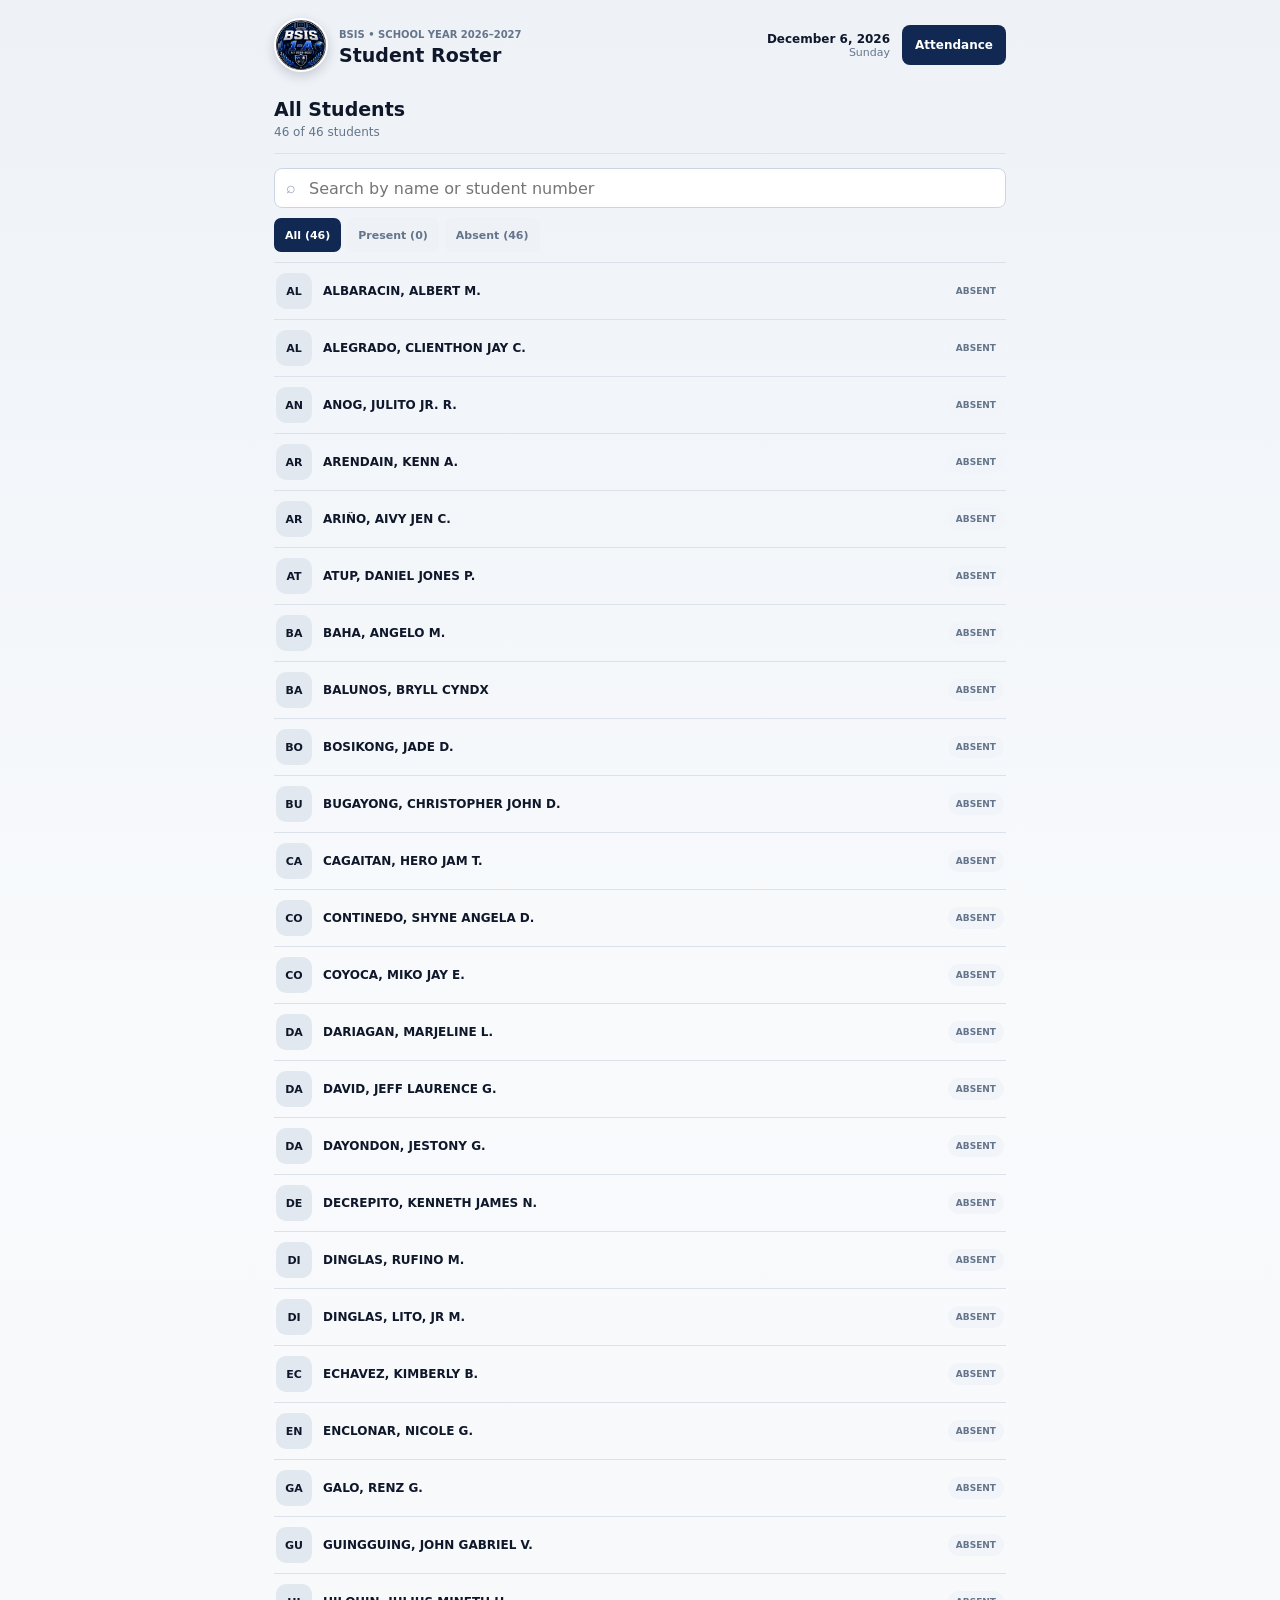
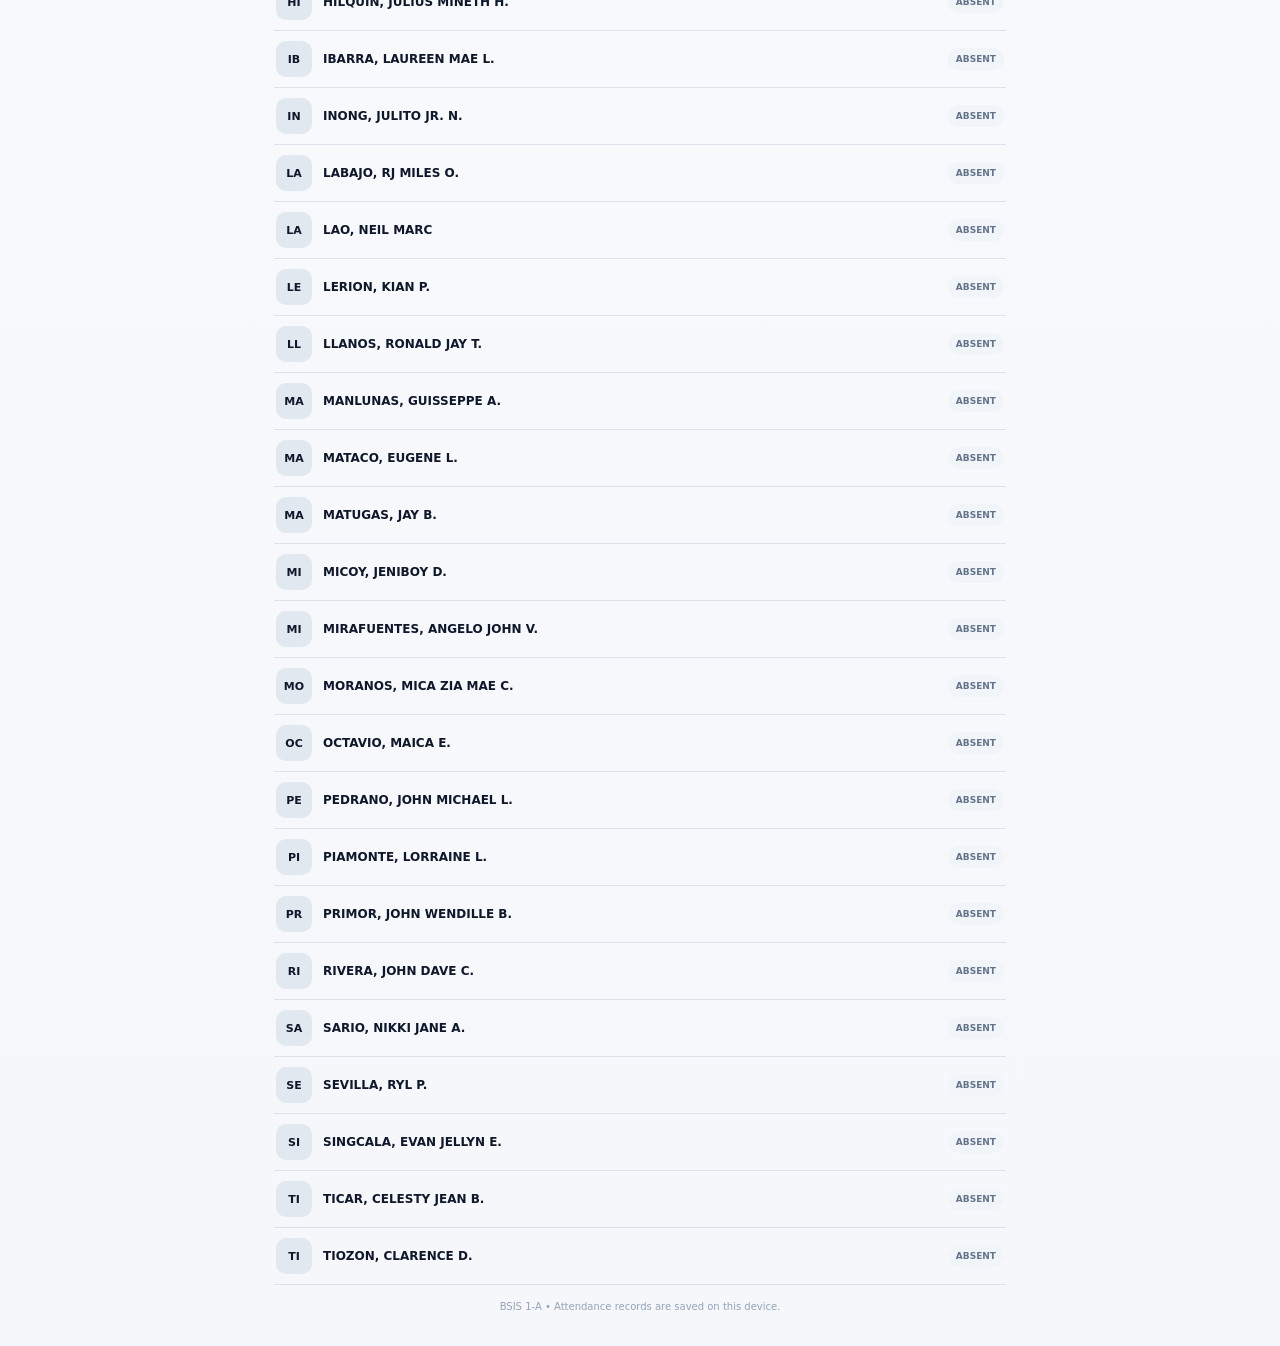
==== roster.html @ 702a0f6e "Add files via upload" ====
<!doctype html>
<html lang="en">
<head>
<meta charset="utf-8">
<meta name="viewport" content="width=device-width,initial-scale=1,viewport-fit=cover">
<meta name="theme-color" content="#0f172a">
<link rel="manifest" href="./manifest.webmanifest">
<link rel="apple-touch-icon" href="./ChatGPT%20Image%20Aug%209,%202026,%2004_55_02%20PM.png">
<title>BSIS 1-A • Student Roster</title>
<style>
@import url("./motion.css");
:root{--bg:#f5f7fb;--card:#fff;--ink:#0f172a;--muted:#64748b;--line:#dbe2ec;--navy:#102852;--soft:#eef2f7;--success:#15803d;--success-bg:#dcfce7;--absent:#64748b;--absent-bg:#f1f5f9}
*{box-sizing:border-box}body{margin:0;background:linear-gradient(180deg,#eef2f7 0,#f8fafc 34%,var(--bg) 100%);color:var(--ink);font-family:Inter,ui-sans-serif,system-ui,-apple-system,BlinkMacSystemFont,"Segoe UI",sans-serif;min-height:100vh}button,input{font:inherit}button,a{-webkit-tap-highlight-color:transparent}.app{max-width:760px;margin:0 auto;padding:18px 14px calc(34px + env(safe-area-inset-bottom))}.topbar{display:flex;align-items:center;justify-content:space-between;gap:14px;margin-bottom:18px}.brand{display:flex;align-items:center;gap:11px;color:inherit;text-decoration:none;min-width:0}.brand-mark{width:54px;height:54px;flex:none;border:2px solid #fff;border-radius:50%;background:#07152f url('./ChatGPT%20Image%20Aug%209,%202026,%2004_55_02%20PM.png') center/cover no-repeat;box-shadow:0 4px 12px rgba(15,23,42,.18)}.eyebrow{font-size:10px;font-weight:800;color:var(--muted);text-transform:uppercase}.brand h1{font-size:19px;line-height:1.15;margin:3px 0 0}.top-actions{display:flex;align-items:center;gap:12px}.datebox{text-align:right;font-size:11px;color:var(--muted)}.datebox b{display:block;color:var(--ink);font-size:12px}.nav-link,.btn{display:inline-flex;align-items:center;justify-content:center;min-height:40px;padding:9px 13px;border:0;border-radius:8px;background:var(--navy);color:#fff;text-decoration:none;font-size:12px;font-weight:800}.nav-link:hover,.btn:hover{background:#17386d}.page-head{display:flex;align-items:flex-end;justify-content:space-between;gap:12px;padding:8px 0 14px;border-bottom:1px solid var(--line)}.page-head h2{font-size:19px;margin:0}.page-head p{margin:5px 0 0;color:var(--muted);font-size:12px}.tools{display:flex;gap:9px;align-items:center;margin:14px 0 10px}.search{position:relative;flex:1}.search span{position:absolute;left:12px;top:10px;color:#94a3b8}.search input{width:100%;height:40px;border:1px solid #cbd5e1;border-radius:8px;padding:9px 12px 9px 34px;background:#fff;color:var(--ink);outline:none}.search input:focus{border-color:#2563eb;box-shadow:0 0 0 3px rgba(37,99,235,.13)}.filters{display:flex;gap:6px;margin:0 0 10px}.filter{min-height:34px;padding:7px 11px;border:0;border-radius:7px;background:var(--soft);color:var(--muted);font-size:11px;font-weight:800;cursor:pointer}.filter.active{background:var(--navy);color:#fff}.list{border-top:1px solid var(--line)}.student{display:flex;align-items:center;gap:11px;padding:10px 2px;border-bottom:1px solid var(--line)}.avatar{width:36px;height:36px;flex:none;display:grid;place-items:center;border-radius:10px;background:#e2e8f0;font-size:11px;font-weight:900}.student-main{flex:1;min-width:0}.student-name{display:block;max-width:100%;padding:0;border:0;background:transparent;color:var(--ink);font-size:12px;font-weight:800;text-align:left;white-space:nowrap;overflow:hidden;text-overflow:ellipsis;cursor:pointer}.student-name:hover{text-decoration:underline}.student-name:focus-visible,.filter:focus-visible,.btn:focus-visible,.nav-link:focus-visible,.close:focus-visible{outline:3px solid rgba(37,99,235,.3);outline-offset:2px}.student-time{margin-top:2px;color:var(--muted);font-size:10px}.student-time:empty{display:none}.status-pill{flex:none;padding:6px 8px;border-radius:999px;font-size:9px;font-weight:900}.status-present{background:var(--success-bg);color:var(--success)}.status-absent{background:var(--absent-bg);color:var(--absent)}.empty{padding:24px 8px;text-align:center;color:var(--muted);font-size:12px}.footer{margin-top:16px;color:#94a3b8;text-align:center;font-size:10px}.student-dialog{width:min(420px,calc(100vw - 32px));padding:0;border:1px solid var(--line);border-radius:12px;background:#fff;color:var(--ink);box-shadow:0 20px 60px rgba(15,23,42,.24)}.student-dialog::backdrop{background:rgba(3,13,29,.58)}.dialog-inner{padding:20px}.dialog-head{display:flex;justify-content:space-between;align-items:flex-start;gap:14px}.dialog-head h3{margin:4px 0 0;font-size:18px}.close{width:36px;height:36px;border:0;border-radius:8px;background:var(--soft);color:var(--ink);font-size:22px;cursor:pointer}.meta{display:grid;gap:12px;margin:18px 0 0}.meta div{border-top:1px solid var(--line);padding-top:10px}.meta dt{color:var(--muted);font-size:10px;font-weight:800;text-transform:uppercase}.meta dd{margin:4px 0 0;font-size:14px;font-weight:700}.meta .present{color:var(--success)}.meta .absent{color:var(--muted)}
@media(max-width:520px){.app{padding:12px 12px calc(26px + env(safe-area-inset-bottom))}.topbar{margin-bottom:12px}.brand-mark{width:46px;height:46px}.brand h1{font-size:17px}.datebox{display:none}.top-actions{gap:0}.page-head{align-items:flex-start;flex-direction:column}.tools{flex-direction:column;align-items:stretch}.tools .nav-link{width:100%}.student{gap:9px}.status-pill{font-size:8px;padding:6px 7px}}
</style>
</head>
<body>
<main class="app">
<header class="topbar"><a class="brand" href="./index.html"><span class="brand-mark" aria-hidden="true"></span><span><span class="eyebrow">BSIS • School Year 2026–2027</span><h1>Student Roster</h1></span></a><div class="top-actions"><div class="datebox"><b id="todayLabel">—</b><span id="dayLabel">—</span></div><a class="nav-link" href="./index.html">Attendance</a></div></header>
<section class="page-head"><div><h2>All Students</h2><p><span id="visibleCount">46</span> of <span id="totalCount">46</span> students</p></div></section>
<div class="tools"><label class="search"><span aria-hidden="true">⌕</span><input id="search" type="search" placeholder="Search by name or student number" autocomplete="off"></label></div>
<div class="filters" role="group" aria-label="Filter students"><button type="button" class="filter active" data-filter="all">All</button><button type="button" class="filter" data-filter="present">Present</button><button type="button" class="filter" data-filter="absent">Absent</button></div>
<div id="rosterList" class="list" aria-live="polite"></div>
<div class="footer">BSIS 1-A • Attendance records are saved on this device.</div>
</main>
<dialog id="studentDialog" class="student-dialog" aria-labelledby="studentDetailName"><div class="dialog-inner"><div class="dialog-head"><div><div class="eyebrow">Student details</div><h3 id="studentDetailName">—</h3></div><button type="button" class="close" aria-label="Close student details">×</button></div><dl class="meta"><div><dt>Student No.</dt><dd id="studentDetailNo">—</dd></div><div><dt>Attendance</dt><dd id="studentDetailStatus">—</dd></div><div id="studentDetailTimeRow"><dt>Check-in time</dt><dd id="studentDetailTime">—</dd></div></dl></div></dialog>
<script src="./roster-data.js"></script>
<script>
const ROSTER=window.BSIS_ROSTER;
const STORAGE_PREFIX="bsis1a_attendance_";
let todayKey="",attendance={},filterMode="all";
function localDateKey(date=new Date()){const year=date.getFullYear(),month=String(date.getMonth()+1).padStart(2,"0"),day=String(date.getDate()).padStart(2,"0");return `${year}-${month}-${day}`}
function escapeHTML(value){return String(value).replace(/[&<>"']/g,char=>({"&":"&amp;","<":"&lt;",">":"&gt;",'"':"&quot;","'":"&#39;"}[char]))}
function initials(name){return name.split(",")[0].trim().slice(0,2).toUpperCase()}
function loadAttendance(){todayKey=localDateKey();try{attendance=JSON.parse(localStorage.getItem(STORAGE_PREFIX+todayKey)||"{}")}catch(error){attendance={}}renderRoster()}
function renderRoster(){const query=document.getElementById("search").value.trim().toLowerCase();const presentCount=ROSTER.filter(student=>!!attendance[student.student_no]).length;const counts={all:ROSTER.length,present:presentCount,absent:ROSTER.length-presentCount};document.querySelectorAll(".filter").forEach(button=>{const mode=button.dataset.filter;button.textContent=`${mode[0].toUpperCase()+mode.slice(1)} (${counts[mode]})`;button.classList.toggle("active",filterMode===mode)});const rows=ROSTER.filter(student=>{const isPresent=!!attendance[student.student_no];const matchesQuery=student.full_name.toLowerCase().includes(query)||student.student_no.includes(query);return matchesQuery&&(filterMode==="all"||(filterMode==="present"&&isPresent)||(filterMode==="absent"&&!isPresent))});document.getElementById("visibleCount").textContent=rows.length;document.getElementById("totalCount").textContent=ROSTER.length;const list=document.getElementById("rosterList");if(!rows.length){list.innerHTML='<div class="empty">No students match this view.</div>';return}list.innerHTML=rows.map(student=>{const record=attendance[student.student_no];return `<div class="student"><div class="avatar">${escapeHTML(initials(student.full_name))}</div><div class="student-main"><button type="button" class="student-name" data-student-no="${escapeHTML(student.student_no)}">${escapeHTML(student.full_name)}</button><div class="student-time">${record?"Checked in "+escapeHTML(record.time):""}</div></div><span class="status-pill ${record?"status-present":"status-absent"}">${record?"PRESENT":"ABSENT"}</span></div>`}).join("")}
function showStudentDetails(studentNo){const student=ROSTER.find(entry=>entry.student_no===studentNo);if(!student)return;const record=attendance[studentNo];document.getElementById("studentDetailName").textContent=student.full_name;document.getElementById("studentDetailNo").textContent=student.student_no||"Not assigned";const status=document.getElementById("studentDetailStatus");status.textContent=record?"Present":"Absent";status.className=record?"present":"absent";document.getElementById("studentDetailTime").textContent=record?.time||"—";document.getElementById("studentDetailTimeRow").hidden=!record;document.getElementById("studentDialog").showModal()}
document.getElementById("search").addEventListener("input",renderRoster);
document.querySelector(".filters").addEventListener("click",event=>{const button=event.target.closest("[data-filter]");if(button){filterMode=button.dataset.filter;renderRoster()}});
document.getElementById("rosterList").addEventListener("click",event=>{const button=event.target.closest(".student-name");if(button)showStudentDetails(button.dataset.studentNo)});
document.getElementById("studentDialog").addEventListener("click",event=>{if(event.target===event.currentTarget)event.currentTarget.close()});
document.getElementById("studentDialog").addEventListener("keydown",event=>{if(event.key==="Escape"){event.preventDefault();event.currentTarget.close()}});
document.querySelector(".close").addEventListener("click",()=>document.getElementById("studentDialog").close());
function refreshDate(){const now=new Date(),key=localDateKey(now);if(key!==todayKey)loadAttendance();document.getElementById("todayLabel").textContent=new Intl.DateTimeFormat(undefined,{month:"long",day:"numeric",year:"numeric"}).format(now);document.getElementById("dayLabel").textContent=new Intl.DateTimeFormat(undefined,{weekday:"long"}).format(now)}
window.addEventListener("storage",event=>{if(event.key===STORAGE_PREFIX+todayKey)loadAttendance()});window.addEventListener("focus",refreshDate);document.addEventListener("visibilitychange",refreshDate);setInterval(refreshDate,30000);
loadAttendance();refreshDate();
if("serviceWorker" in navigator)window.addEventListener("load",()=>navigator.serviceWorker.register("./sw.js").catch(()=>{}));
</script>
</body>
</html>
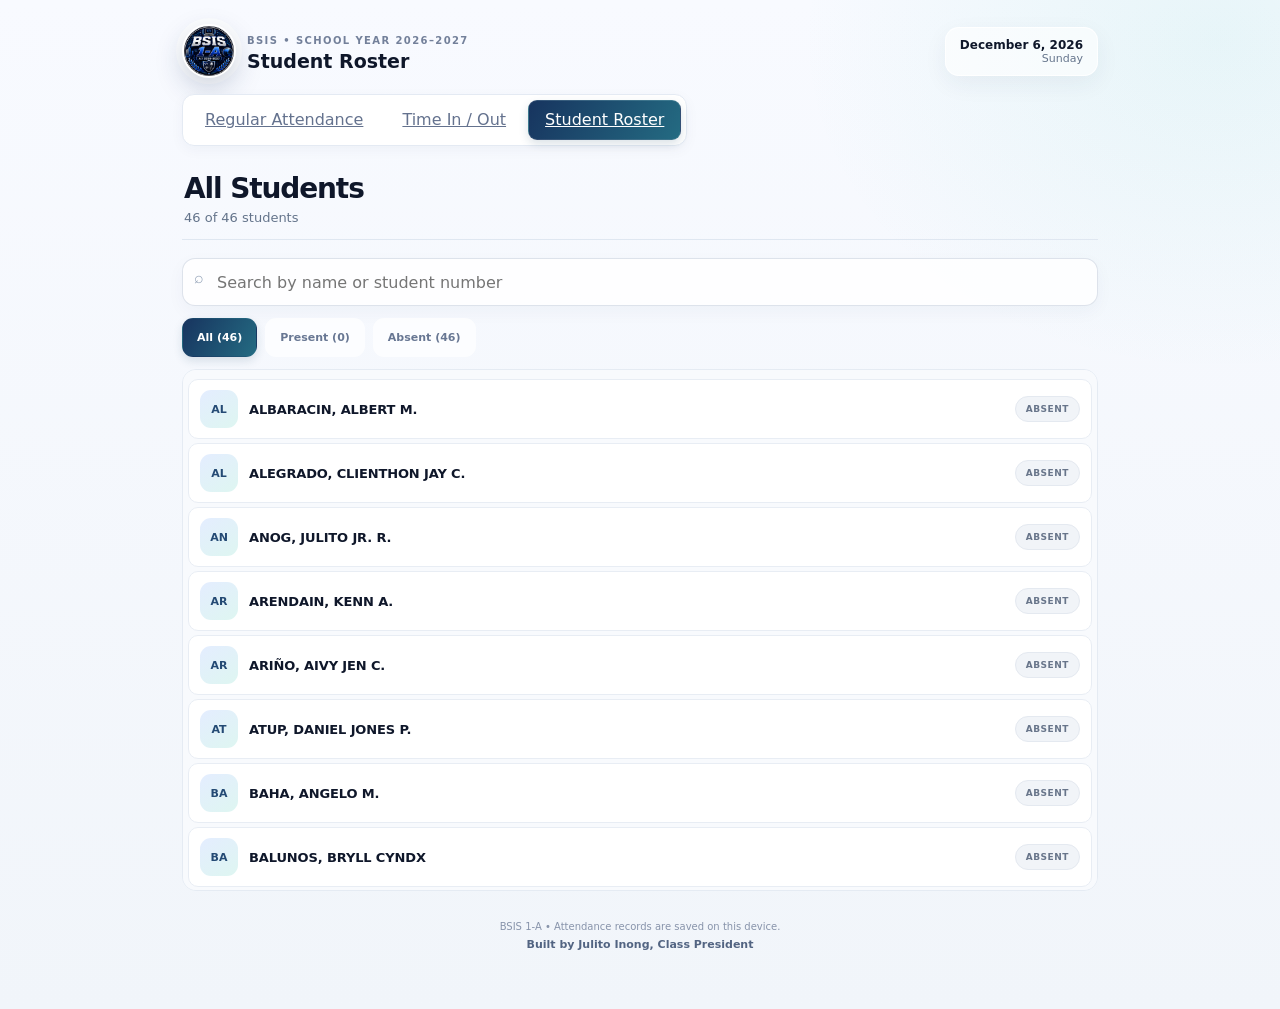
==== commit 5dd4023d: "Add files via upload" ====
--- a/roster.html
+++ b/roster.html
@@ -16,12 +16,13 @@
 </head>
 <body>
 <main class="app">
-<header class="topbar"><a class="brand" href="./index.html"><span class="brand-mark" aria-hidden="true"></span><span><span class="eyebrow">BSIS • School Year 2026–2027</span><h1>Student Roster</h1></span></a><div class="top-actions"><div class="datebox"><b id="todayLabel">—</b><span id="dayLabel">—</span></div><a class="nav-link" href="./index.html">Attendance</a></div></header>
+<header class="topbar"><a class="brand" href="./index.html"><span class="brand-mark" aria-hidden="true"></span><span><span class="eyebrow">BSIS • School Year 2026–2027</span><h1>Student Roster</h1></span></a><div class="top-actions"><div class="datebox"><b id="todayLabel">—</b><span id="dayLabel">—</span></div></div></header>
+<nav class="page-tabs" aria-label="Attendance pages"><a class="page-tab" href="./index.html">Regular Attendance</a><a class="page-tab" href="./session-attendance.html">Time In / Out</a><a class="page-tab active" href="./roster.html" aria-current="page">Student Roster</a></nav>
 <section class="page-head"><div><h2>All Students</h2><p><span id="visibleCount">46</span> of <span id="totalCount">46</span> students</p></div></section>
 <div class="tools"><label class="search"><span aria-hidden="true">⌕</span><input id="search" type="search" placeholder="Search by name or student number" autocomplete="off"></label></div>
 <div class="filters" role="group" aria-label="Filter students"><button type="button" class="filter active" data-filter="all">All</button><button type="button" class="filter" data-filter="present">Present</button><button type="button" class="filter" data-filter="absent">Absent</button></div>
 <div id="rosterList" class="list" aria-live="polite"></div>
-<div class="footer">BSIS 1-A • Attendance records are saved on this device.</div>
+<div class="footer">BSIS 1-A • Attendance records are saved on this device.<span class="footer-credit">Built by Julito Inong, Class President</span></div>
 </main>
 <dialog id="studentDialog" class="student-dialog" aria-labelledby="studentDetailName"><div class="dialog-inner"><div class="dialog-head"><div><div class="eyebrow">Student details</div><h3 id="studentDetailName">—</h3></div><button type="button" class="close" aria-label="Close student details">×</button></div><dl class="meta"><div><dt>Student No.</dt><dd id="studentDetailNo">—</dd></div><div><dt>Attendance</dt><dd id="studentDetailStatus">—</dd></div><div id="studentDetailTimeRow"><dt>Check-in time</dt><dd id="studentDetailTime">—</dd></div></dl></div></dialog>
 <script src="./roster-data.js"></script>
@@ -33,7 +34,7 @@
 function escapeHTML(value){return String(value).replace(/[&<>"']/g,char=>({"&":"&amp;","<":"&lt;",">":"&gt;",'"':"&quot;","'":"&#39;"}[char]))}
 function initials(name){return name.split(",")[0].trim().slice(0,2).toUpperCase()}
 function loadAttendance(){todayKey=localDateKey();try{attendance=JSON.parse(localStorage.getItem(STORAGE_PREFIX+todayKey)||"{}")}catch(error){attendance={}}renderRoster()}
-function renderRoster(){const query=document.getElementById("search").value.trim().toLowerCase();const presentCount=ROSTER.filter(student=>!!attendance[student.student_no]).length;const counts={all:ROSTER.length,present:presentCount,absent:ROSTER.length-presentCount};document.querySelectorAll(".filter").forEach(button=>{const mode=button.dataset.filter;button.textContent=`${mode[0].toUpperCase()+mode.slice(1)} (${counts[mode]})`;button.classList.toggle("active",filterMode===mode)});const rows=ROSTER.filter(student=>{const isPresent=!!attendance[student.student_no];const matchesQuery=student.full_name.toLowerCase().includes(query)||student.student_no.includes(query);return matchesQuery&&(filterMode==="all"||(filterMode==="present"&&isPresent)||(filterMode==="absent"&&!isPresent))});document.getElementById("visibleCount").textContent=rows.length;document.getElementById("totalCount").textContent=ROSTER.length;const list=document.getElementById("rosterList");if(!rows.length){list.innerHTML='<div class="empty">No students match this view.</div>';return}list.innerHTML=rows.map(student=>{const record=attendance[student.student_no];return `<div class="student"><div class="avatar">${escapeHTML(initials(student.full_name))}</div><div class="student-main"><button type="button" class="student-name" data-student-no="${escapeHTML(student.student_no)}">${escapeHTML(student.full_name)}</button><div class="student-time">${record?"Checked in "+escapeHTML(record.time):""}</div></div><span class="status-pill ${record?"status-present":"status-absent"}">${record?"PRESENT":"ABSENT"}</span></div>`}).join("")}
+function renderRoster(){const query=document.getElementById("search").value.trim().toLowerCase();const presentCount=ROSTER.filter(student=>!!attendance[student.student_no]).length;const counts={all:ROSTER.length,present:presentCount,absent:ROSTER.length-presentCount};document.querySelectorAll(".filter").forEach(button=>{const mode=button.dataset.filter;button.textContent=`${mode[0].toUpperCase()+mode.slice(1)} (${counts[mode]})`;button.classList.toggle("active",filterMode===mode)});const rows=ROSTER.filter(student=>{const record=attendance[student.student_no],present=!!record;const matchesQuery=student.full_name.toLowerCase().includes(query)||student.student_no.includes(query);return matchesQuery&&(filterMode==="all"||(filterMode==="present"&&present)||(filterMode==="absent"&&!present))});document.getElementById("visibleCount").textContent=rows.length;document.getElementById("totalCount").textContent=ROSTER.length;const list=document.getElementById("rosterList");if(!rows.length){list.innerHTML='<div class="empty">No students match this view.</div>';return}list.innerHTML=rows.map(student=>{const record=attendance[student.student_no];return `<div class="student"><div class="avatar">${escapeHTML(initials(student.full_name))}</div><div class="student-main"><button type="button" class="student-name" data-student-no="${escapeHTML(student.student_no)}">${escapeHTML(student.full_name)}</button><div class="student-time">${record?"Checked in "+escapeHTML(record.time):""}</div></div><span class="status-pill ${record?"status-present":"status-absent"}">${record?"PRESENT":"ABSENT"}</span></div>`}).join("")}
 function showStudentDetails(studentNo){const student=ROSTER.find(entry=>entry.student_no===studentNo);if(!student)return;const record=attendance[studentNo];document.getElementById("studentDetailName").textContent=student.full_name;document.getElementById("studentDetailNo").textContent=student.student_no||"Not assigned";const status=document.getElementById("studentDetailStatus");status.textContent=record?"Present":"Absent";status.className=record?"present":"absent";document.getElementById("studentDetailTime").textContent=record?.time||"—";document.getElementById("studentDetailTimeRow").hidden=!record;document.getElementById("studentDialog").showModal()}
 document.getElementById("search").addEventListener("input",renderRoster);
 document.querySelector(".filters").addEventListener("click",event=>{const button=event.target.closest("[data-filter]");if(button){filterMode=button.dataset.filter;renderRoster()}});
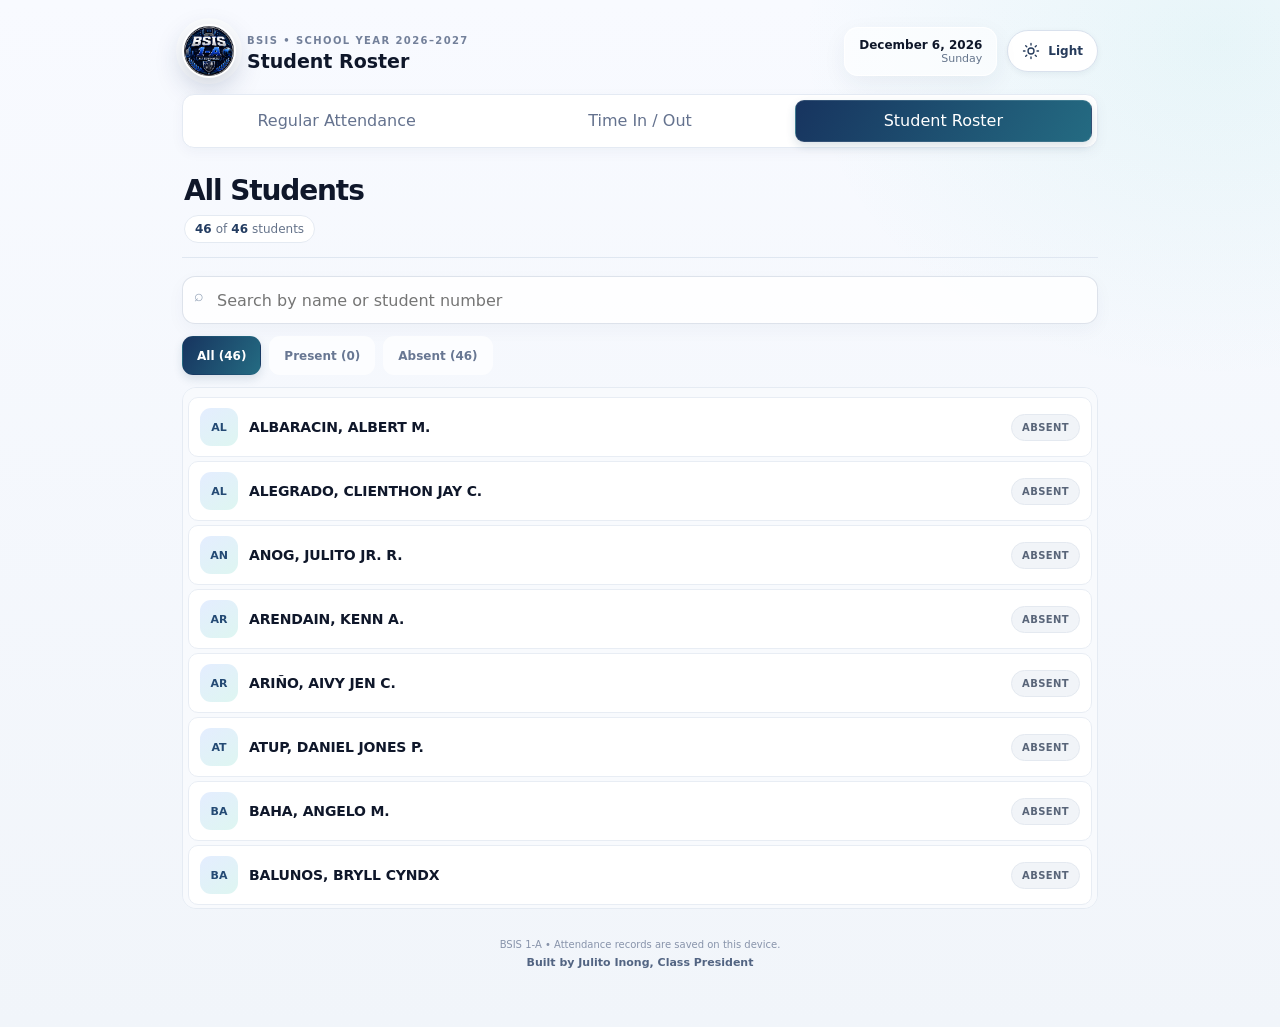
==== commit 7ace1725: "Add files via upload" ====
--- a/roster.html
+++ b/roster.html
@@ -7,6 +7,7 @@
 <link rel="manifest" href="./manifest.webmanifest">
 <link rel="apple-touch-icon" href="./ChatGPT%20Image%20Aug%209,%202026,%2004_55_02%20PM.png">
 <title>BSIS 1-A • Student Roster</title>
+<script src="./theme.js"></script><script src="./splash.js"></script>
 <style>
 @import url("./motion.css");
 :root{--bg:#f5f7fb;--card:#fff;--ink:#0f172a;--muted:#64748b;--line:#dbe2ec;--navy:#102852;--soft:#eef2f7;--success:#15803d;--success-bg:#dcfce7;--absent:#64748b;--absent-bg:#f1f5f9}
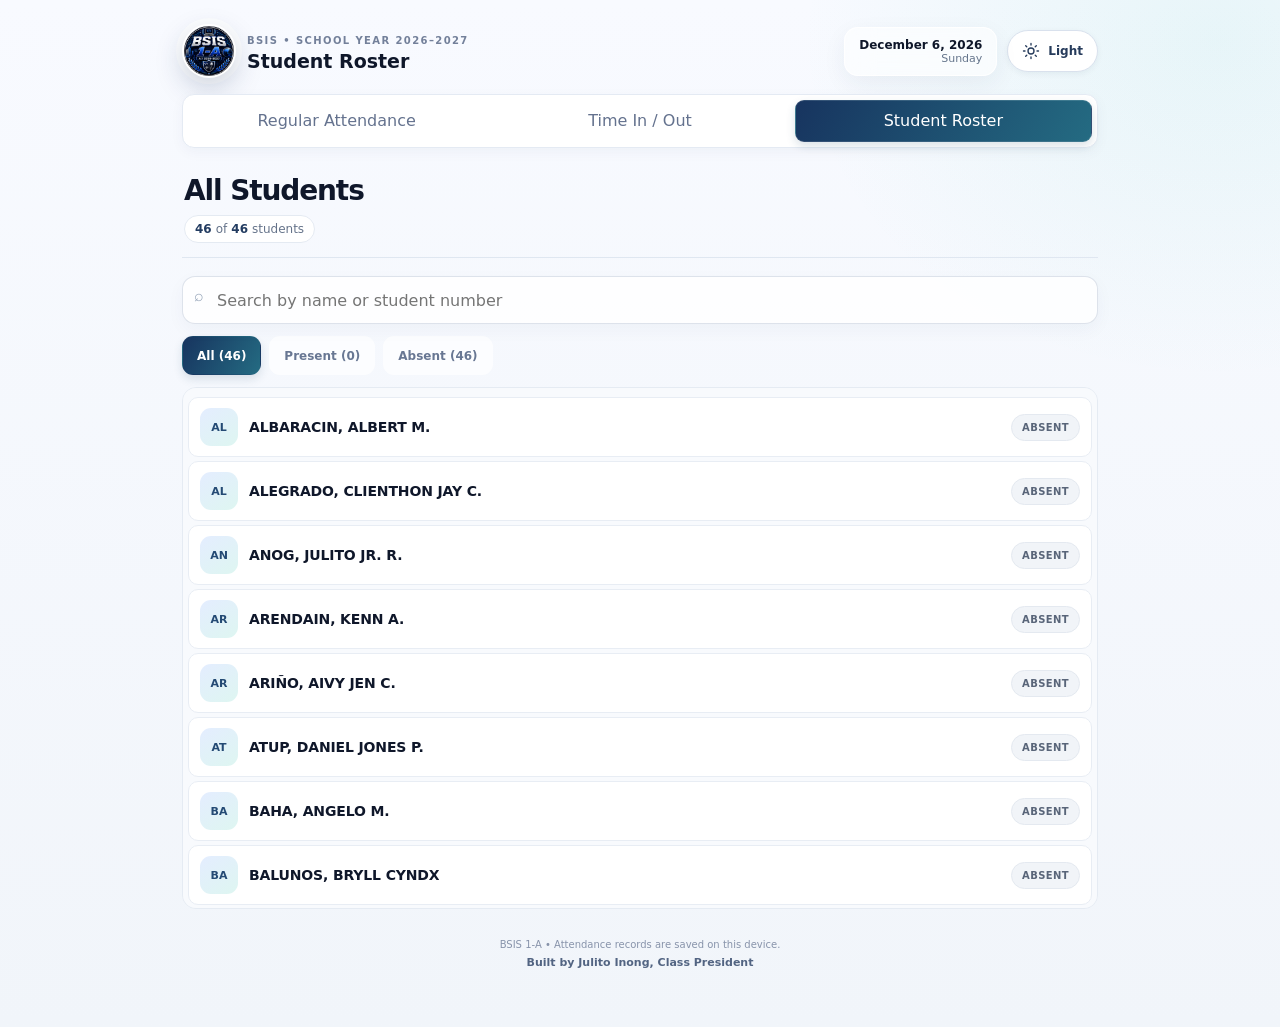
==== commit 326acf9f: "Add files via upload" ====
--- a/roster.html
+++ b/roster.html
@@ -5,9 +5,10 @@
 <meta name="viewport" content="width=device-width,initial-scale=1,viewport-fit=cover">
 <meta name="theme-color" content="#0f172a">
 <link rel="manifest" href="./manifest.webmanifest">
-<link rel="apple-touch-icon" href="./ChatGPT%20Image%20Aug%209,%202026,%2004_55_02%20PM.png">
+<link rel="icon" type="image/png" sizes="192x192" href="./bsis1a-icon-192.png">
+<link rel="apple-touch-icon" href="./bsis1a-icon-192.png">
 <title>BSIS 1-A • Student Roster</title>
-<script src="./theme.js"></script><script src="./splash.js"></script>
+<script src="./theme.js"></script>
 <style>
 @import url("./motion.css");
 :root{--bg:#f5f7fb;--card:#fff;--ink:#0f172a;--muted:#64748b;--line:#dbe2ec;--navy:#102852;--soft:#eef2f7;--success:#15803d;--success-bg:#dcfce7;--absent:#64748b;--absent-bg:#f1f5f9}
